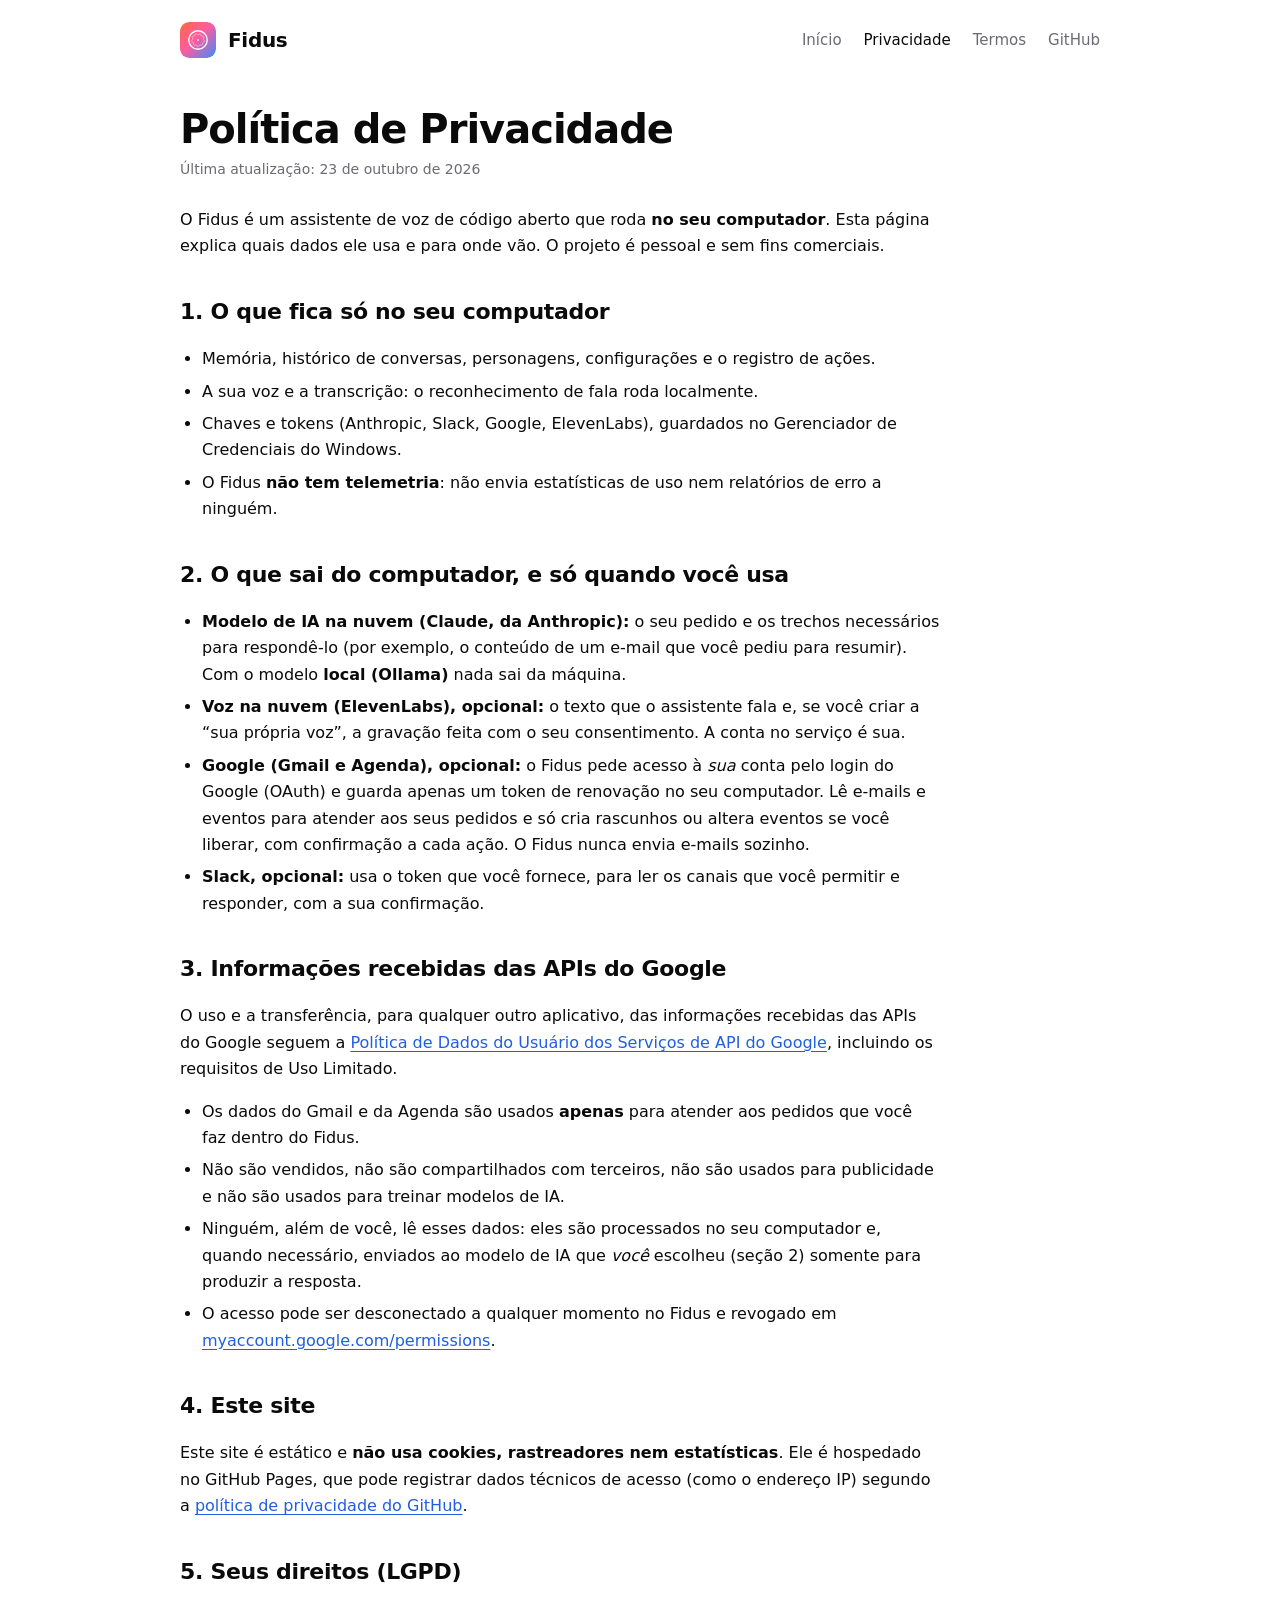
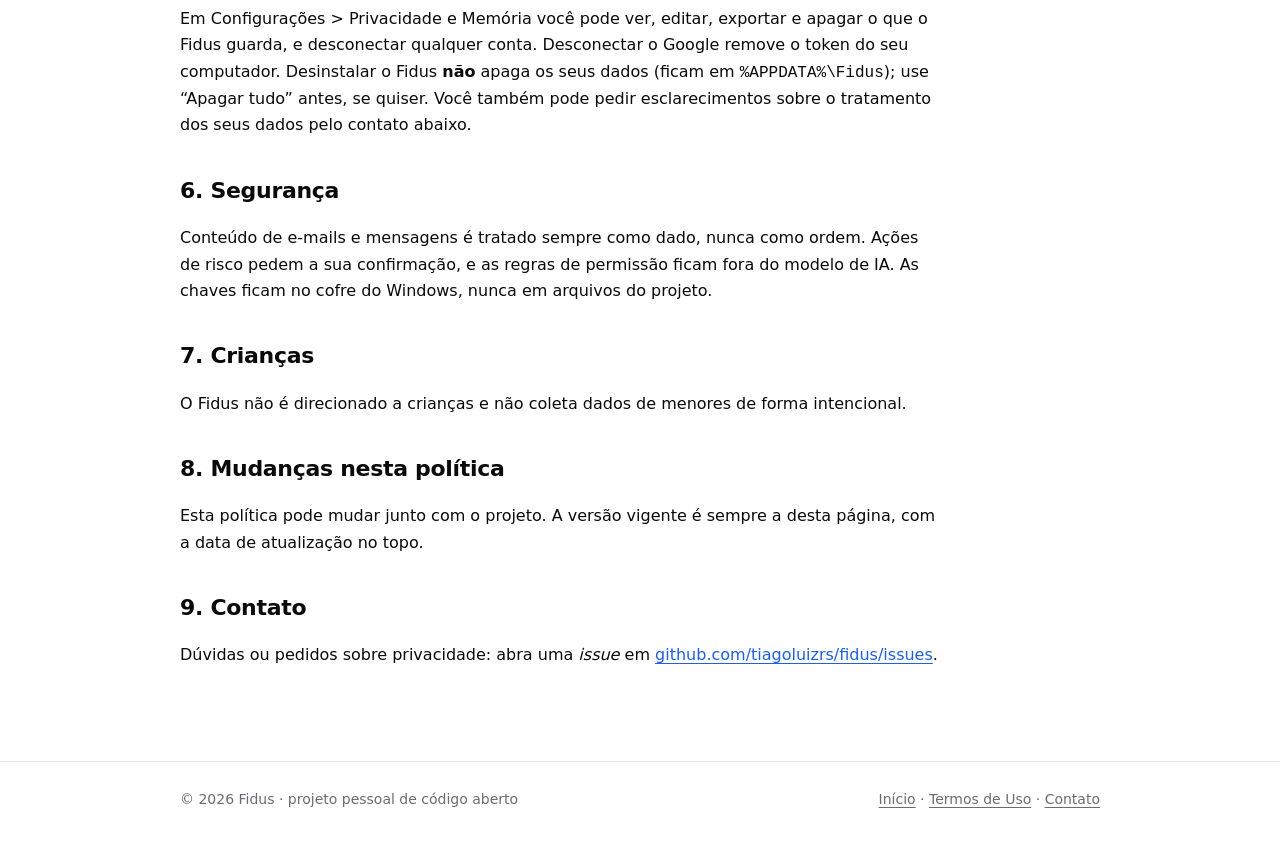
==== politica.html @ 83acc62c "Site do Fidus: início, política de privacidade e termos de uso Co-Authored-By: Claude Sonnet 5.5 <no" ====
<!doctype html>
<html lang="pt-BR">
<head>
<meta charset="utf-8">
<meta name="viewport" content="width=device-width, initial-scale=1">
<title>Política de Privacidade — Fidus</title>
<meta name="description" content="Como o Fidus trata os seus dados: o que fica no seu computador, o que sai quando você usa um serviço e quais são os seus direitos (LGPD).">
<link rel="canonical" href="https://fidus.pythondeaaz.com.br/politica.html">
<link rel="icon" type="image/svg+xml" href="assets/fidus-icone.svg">
<meta name="color-scheme" content="light dark">
<link rel="stylesheet" href="style.css">
</head>
<body>
<a class="skip" href="#conteudo">Ir para o conteúdo</a>
<div class="wrap">
  <header class="top">
    <a class="brand" href="./"><img src="assets/fidus-icone.svg" alt="" width="36" height="36">Fidus</a>
    <nav class="main" aria-label="Principal">
      <a href="./">Início</a>
      <a href="politica.html" aria-current="page">Privacidade</a>
      <a href="termos.html">Termos</a>
      <a href="https://github.com/tiagoluizrs/fidus">GitHub</a>
    </nav>
  </header>

  <main id="conteudo">
    <article class="doc">
      <h1>Política de Privacidade</h1>
      <p class="meta">Última atualização: 23 de outubro de 2026</p>

      <p>O Fidus é um assistente de voz de código aberto que roda <strong>no seu computador</strong>. Esta página explica quais dados ele usa e para onde vão. O projeto é pessoal e sem fins comerciais.</p>

      <h2>1. O que fica só no seu computador</h2>
      <ul>
        <li>Memória, histórico de conversas, personagens, configurações e o registro de ações.</li>
        <li>A sua voz e a transcrição: o reconhecimento de fala roda localmente.</li>
        <li>Chaves e tokens (Anthropic, Slack, Google, ElevenLabs), guardados no Gerenciador de Credenciais do Windows.</li>
        <li>O Fidus <strong>não tem telemetria</strong>: não envia estatísticas de uso nem relatórios de erro a ninguém.</li>
      </ul>

      <h2>2. O que sai do computador, e só quando você usa</h2>
      <ul>
        <li><strong>Modelo de IA na nuvem (Claude, da Anthropic):</strong> o seu pedido e os trechos necessários para respondê-lo (por exemplo, o conteúdo de um e-mail que você pediu para resumir). Com o modelo <strong>local (Ollama)</strong> nada sai da máquina.</li>
        <li><strong>Voz na nuvem (ElevenLabs), opcional:</strong> o texto que o assistente fala e, se você criar a “sua própria voz”, a gravação feita com o seu consentimento. A conta no serviço é sua.</li>
        <li><strong>Google (Gmail e Agenda), opcional:</strong> o Fidus pede acesso à <em>sua</em> conta pelo login do Google (OAuth) e guarda apenas um token de renovação no seu computador. Lê e-mails e eventos para atender aos seus pedidos e só cria rascunhos ou altera eventos se você liberar, com confirmação a cada ação. O Fidus nunca envia e-mails sozinho.</li>
        <li><strong>Slack, opcional:</strong> usa o token que você fornece, para ler os canais que você permitir e responder, com a sua confirmação.</li>
      </ul>

      <h2>3. Informações recebidas das APIs do Google</h2>
      <p>O uso e a transferência, para qualquer outro aplicativo, das informações recebidas das APIs do Google seguem a <a href="https://developers.google.com/terms/api-services-user-data-policy">Política de Dados do Usuário dos Serviços de API do Google</a>, incluindo os requisitos de Uso Limitado.</p>
      <ul>
        <li>Os dados do Gmail e da Agenda são usados <strong>apenas</strong> para atender aos pedidos que você faz dentro do Fidus.</li>
        <li>Não são vendidos, não são compartilhados com terceiros, não são usados para publicidade e não são usados para treinar modelos de IA.</li>
        <li>Ninguém, além de você, lê esses dados: eles são processados no seu computador e, quando necessário, enviados ao modelo de IA que <em>você</em> escolheu (seção 2) somente para produzir a resposta.</li>
        <li>O acesso pode ser desconectado a qualquer momento no Fidus e revogado em <a href="https://myaccount.google.com/permissions">myaccount.google.com/permissions</a>.</li>
      </ul>

      <h2>4. Este site</h2>
      <p>Este site é estático e <strong>não usa cookies, rastreadores nem estatísticas</strong>. Ele é hospedado no GitHub Pages, que pode registrar dados técnicos de acesso (como o endereço IP) segundo a <a href="https://docs.github.com/pt/site-policy/privacy-policies/github-general-privacy-statement">política de privacidade do GitHub</a>.</p>

      <h2>5. Seus direitos (LGPD)</h2>
      <p>Em Configurações &gt; Privacidade e Memória você pode ver, editar, exportar e apagar o que o Fidus guarda, e desconectar qualquer conta. Desconectar o Google remove o token do seu computador. Desinstalar o Fidus <strong>não</strong> apaga os seus dados (ficam em <code>%APPDATA%\Fidus</code>); use “Apagar tudo” antes, se quiser. Você também pode pedir esclarecimentos sobre o tratamento dos seus dados pelo contato abaixo.</p>

      <h2>6. Segurança</h2>
      <p>Conteúdo de e-mails e mensagens é tratado sempre como dado, nunca como ordem. Ações de risco pedem a sua confirmação, e as regras de permissão ficam fora do modelo de IA. As chaves ficam no cofre do Windows, nunca em arquivos do projeto.</p>

      <h2>7. Crianças</h2>
      <p>O Fidus não é direcionado a crianças e não coleta dados de menores de forma intencional.</p>

      <h2>8. Mudanças nesta política</h2>
      <p>Esta política pode mudar junto com o projeto. A versão vigente é sempre a desta página, com a data de atualização no topo.</p>

      <h2>9. Contato</h2>
      <p>Dúvidas ou pedidos sobre privacidade: abra uma <em>issue</em> em <a href="https://github.com/tiagoluizrs/fidus/issues">github.com/tiagoluizrs/fidus/issues</a>.</p>
    </article>
  </main>
</div>

<footer>
  <div class="wrap">
    <span>© 2026 Fidus · projeto pessoal de código aberto</span>
    <span><a href="./">Início</a> · <a href="termos.html">Termos de Uso</a> · <a href="https://github.com/tiagoluizrs/fidus/issues">Contato</a></span>
  </div>
</footer>
</body>
</html>
---- style.css ----
:root {
  --bg: #ffffff; --card: #f5f5f7; --border: #e8e8ec; --text: #0a0a0b; --muted: #6b6b73;
  --accent: #1f5fe0; --accent-text: #ffffff;
  --font: "Inter", "Segoe UI", system-ui, -apple-system, Roboto, sans-serif;
}
@media (prefers-color-scheme: dark) {
  :root { --bg: #000000; --card: #121214; --border: #232327; --text: #f5f5f7; --muted: #9a9aa3; --accent: #8fb1ff; --accent-text: #0a0a0b; }
}
* { box-sizing: border-box; }
html { scroll-behavior: smooth; }
body { margin: 0; background: var(--bg); color: var(--text); font: 16px/1.65 var(--font); -webkit-font-smoothing: antialiased; }
a { color: var(--accent); text-underline-offset: 3px; }
a:focus-visible, .btn:focus-visible { outline: 2px solid var(--accent); outline-offset: 3px; border-radius: 6px; }
.skip { position: absolute; left: -999px; top: 8px; background: var(--card); padding: 8px 12px; border-radius: 8px; z-index: 10; }
.skip:focus { left: 8px; }
.wrap { width: min(920px, calc(100% - 40px)); margin: 0 auto; }
header.top { display: flex; align-items: center; justify-content: space-between; gap: 16px; padding: 22px 0; }
.brand { display: inline-flex; align-items: center; gap: 12px; text-decoration: none; color: var(--text); font-weight: 600; font-size: 20px; letter-spacing: -0.3px; }
.brand img { width: 36px; height: 36px; border-radius: 9px; }
nav.main { display: flex; gap: 22px; font-size: 15px; }
nav.main a { color: var(--muted); text-decoration: none; }
nav.main a:hover, nav.main a[aria-current="page"] { color: var(--text); }
.hero { text-align: center; padding: 56px 0 40px; }
.hero img.logo { width: 132px; height: 132px; border-radius: 30px; box-shadow: 0 12px 40px rgba(61, 123, 255, .25); }
.hero h1 { font-size: clamp(34px, 6vw, 54px); line-height: 1.1; letter-spacing: -1.4px; margin: 28px 0 14px; }
.hero p.lead { font-size: clamp(17px, 2.4vw, 20px); color: var(--muted); max-width: 640px; margin: 0 auto 28px; }
.btns { display: flex; flex-wrap: wrap; gap: 12px; justify-content: center; }
.btn { display: inline-flex; align-items: center; min-height: 46px; padding: 0 22px; border-radius: 12px; border: 1px solid var(--border); text-decoration: none; color: var(--text); font-weight: 500; }
.btn.primary { background: var(--accent); color: var(--accent-text); border-color: transparent; }
.grid { display: grid; grid-template-columns: repeat(auto-fit, minmax(260px, 1fr)); gap: 16px; margin: 24px 0 8px; }
.card { background: var(--card); border: 1px solid var(--border); border-radius: 16px; padding: 22px; }
.card h3 { margin: 0 0 8px; font-size: 18px; letter-spacing: -0.2px; }
.card p { margin: 0; color: var(--muted); font-size: 15px; }
section { padding: 36px 0 8px; }
h2 { font-size: 28px; letter-spacing: -0.6px; margin: 0 0 8px; }
.sub { color: var(--muted); margin: 0 0 8px; }
.names { display: flex; flex-wrap: wrap; gap: 10px; margin: 14px 0 0; padding: 0; list-style: none; }
.names li { border: 1px solid var(--border); background: var(--card); border-radius: 9px; padding: 4px 12px; font-size: 14px; font-weight: 500; }
.note { border: 1px solid var(--border); border-left: 4px solid var(--accent); border-radius: 12px; padding: 14px 18px; background: var(--card); color: var(--muted); font-size: 15px; }
article.doc { padding: 18px 0 20px; max-width: 760px; }
article.doc h1 { font-size: clamp(30px, 5vw, 40px); letter-spacing: -1px; line-height: 1.15; margin: 8px 0 6px; }
article.doc h2 { font-size: 22px; margin: 34px 0 8px; letter-spacing: -0.3px; }
article.doc ul { padding-left: 22px; }
article.doc li { margin: 6px 0; }
.meta { color: var(--muted); font-size: 14px; margin: 0 0 26px; }
footer { border-top: 1px solid var(--border); margin-top: 56px; padding: 26px 0 40px; color: var(--muted); font-size: 14px; }
footer .wrap { display: flex; flex-wrap: wrap; gap: 8px 22px; justify-content: space-between; }
footer a { color: var(--muted); }
@media (max-width: 560px) { nav.main { gap: 14px; font-size: 14px; } .hero { padding-top: 32px; } }
@media (prefers-reduced-motion: reduce) { html { scroll-behavior: auto; } }
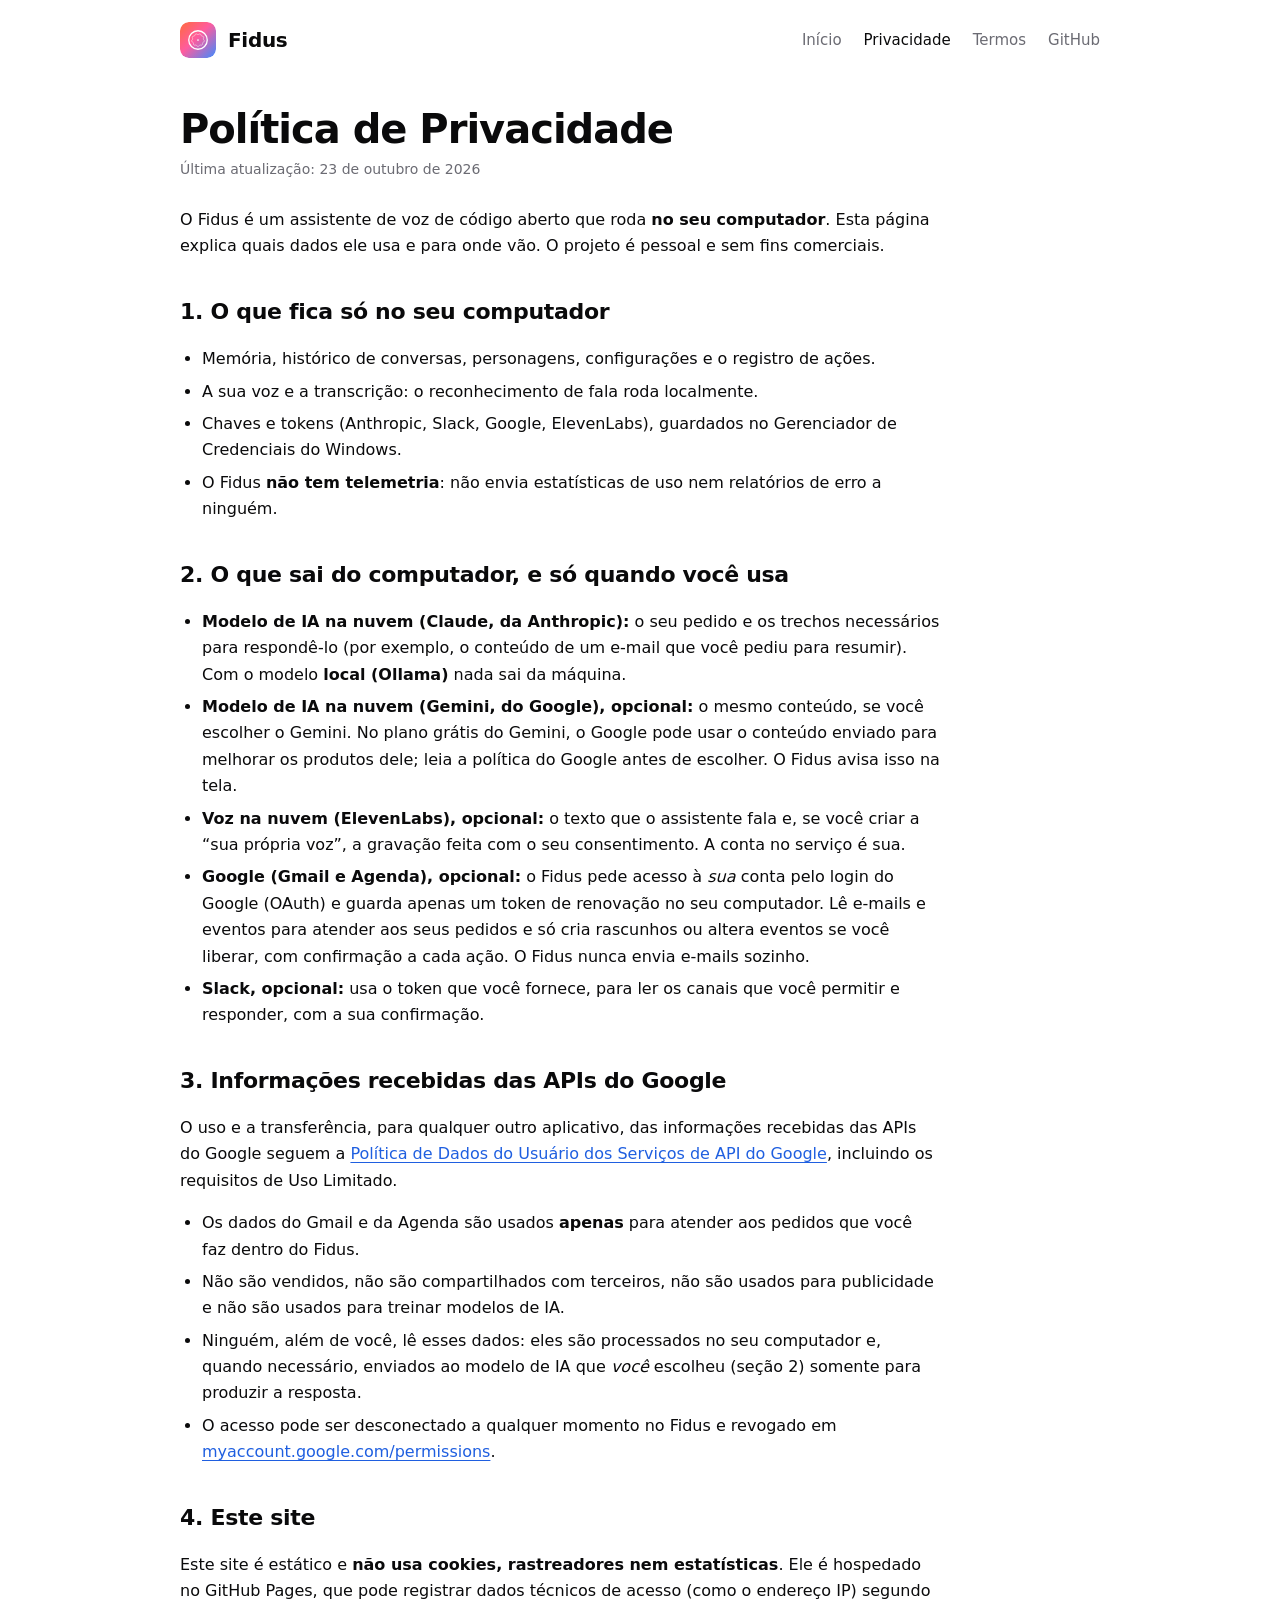
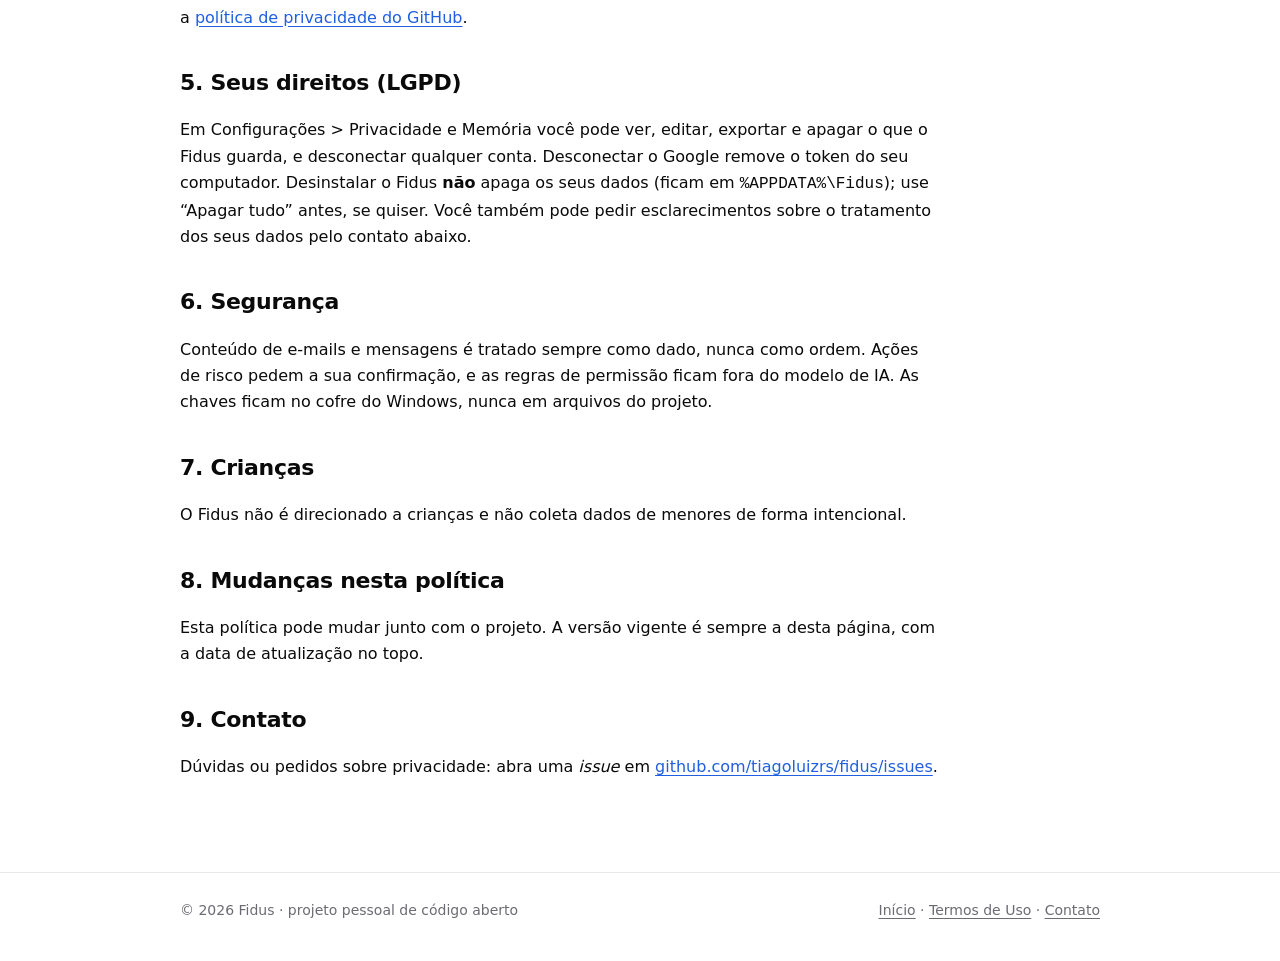
==== commit 813debe9: "Menciona o Gemini na política e nos termos Co-Authored-By: Claude Sonnet 5.5 <noreply@anthropic.com>" ====
--- a/politica.html
+++ b/politica.html
@@ -41,6 +41,7 @@
       <h2>2. O que sai do computador, e só quando você usa</h2>
       <ul>
         <li><strong>Modelo de IA na nuvem (Claude, da Anthropic):</strong> o seu pedido e os trechos necessários para respondê-lo (por exemplo, o conteúdo de um e-mail que você pediu para resumir). Com o modelo <strong>local (Ollama)</strong> nada sai da máquina.</li>
+        <li><strong>Modelo de IA na nuvem (Gemini, do Google), opcional:</strong> o mesmo conteúdo, se você escolher o Gemini. No plano grátis do Gemini, o Google pode usar o conteúdo enviado para melhorar os produtos dele; leia a política do Google antes de escolher. O Fidus avisa isso na tela.</li>
         <li><strong>Voz na nuvem (ElevenLabs), opcional:</strong> o texto que o assistente fala e, se você criar a “sua própria voz”, a gravação feita com o seu consentimento. A conta no serviço é sua.</li>
         <li><strong>Google (Gmail e Agenda), opcional:</strong> o Fidus pede acesso à <em>sua</em> conta pelo login do Google (OAuth) e guarda apenas um token de renovação no seu computador. Lê e-mails e eventos para atender aos seus pedidos e só cria rascunhos ou altera eventos se você liberar, com confirmação a cada ação. O Fidus nunca envia e-mails sozinho.</li>
         <li><strong>Slack, opcional:</strong> usa o token que você fornece, para ler os canais que você permitir e responder, com a sua confirmação.</li>
